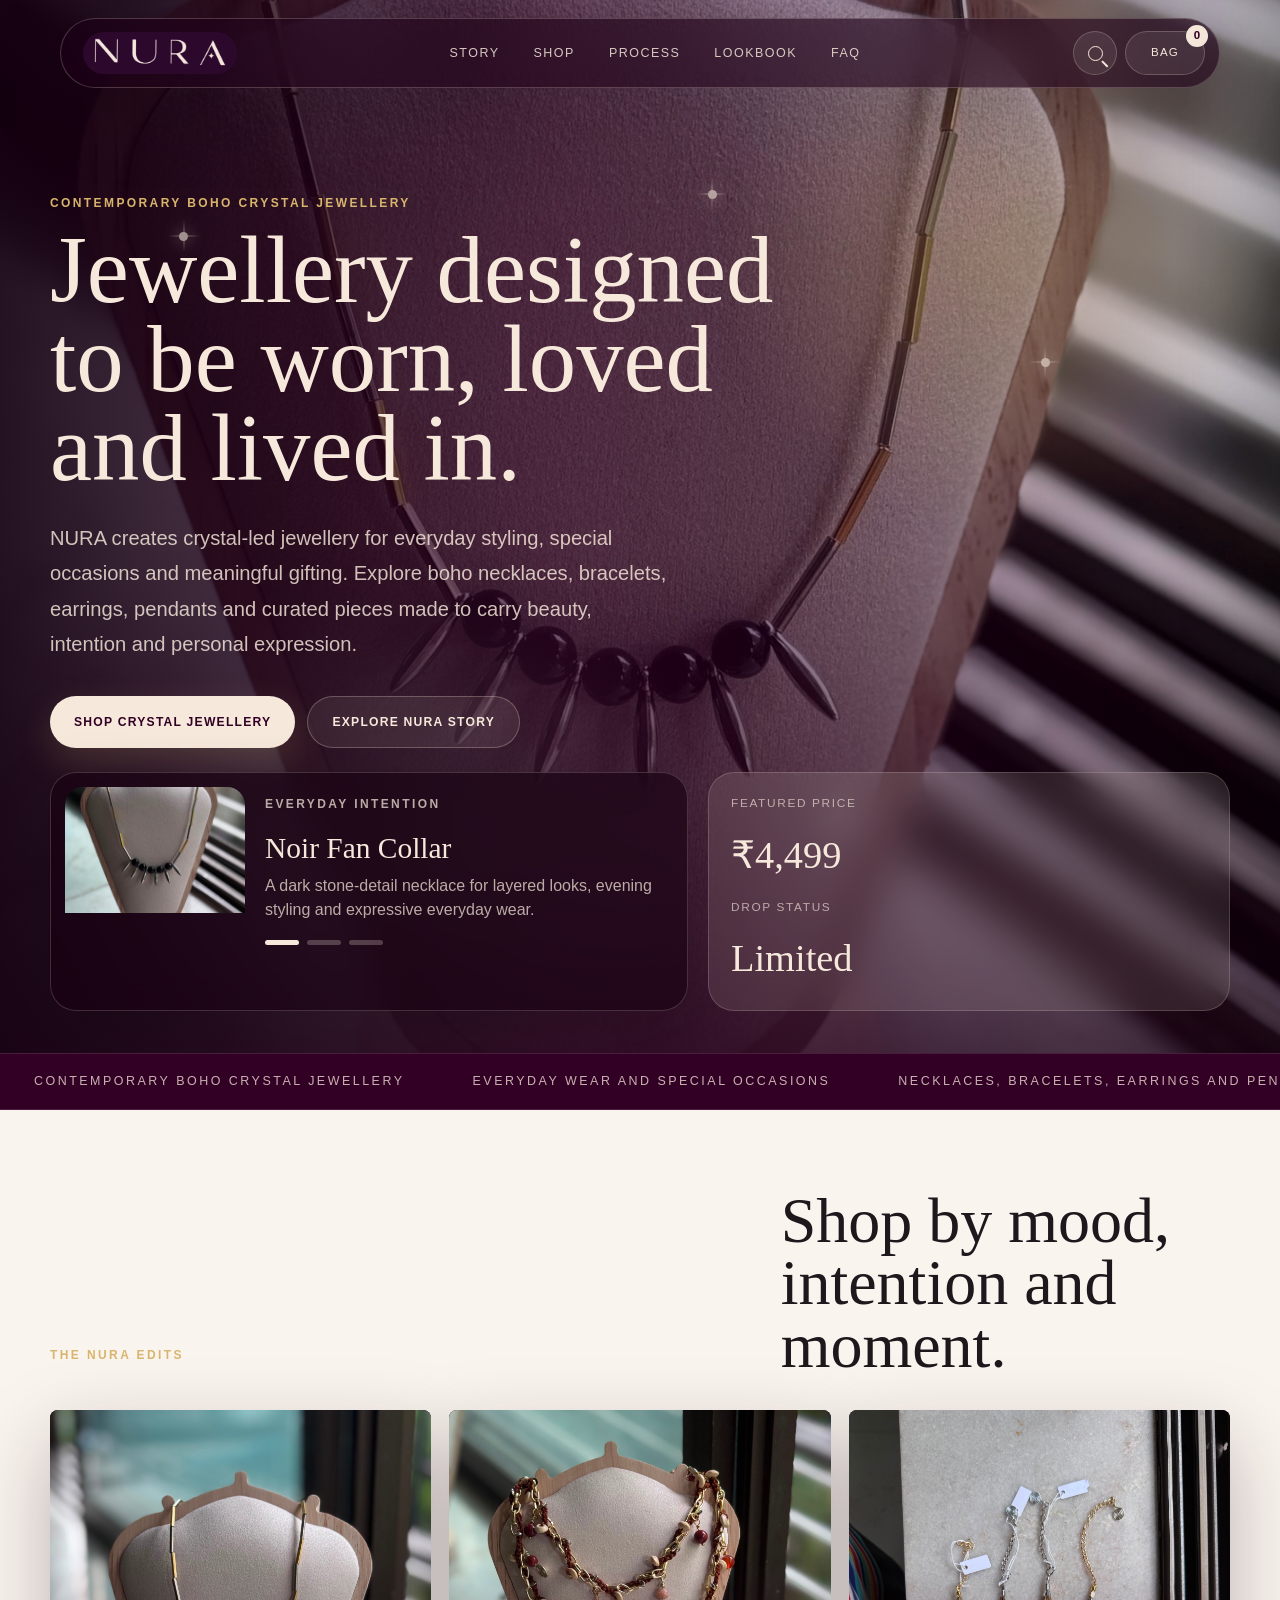
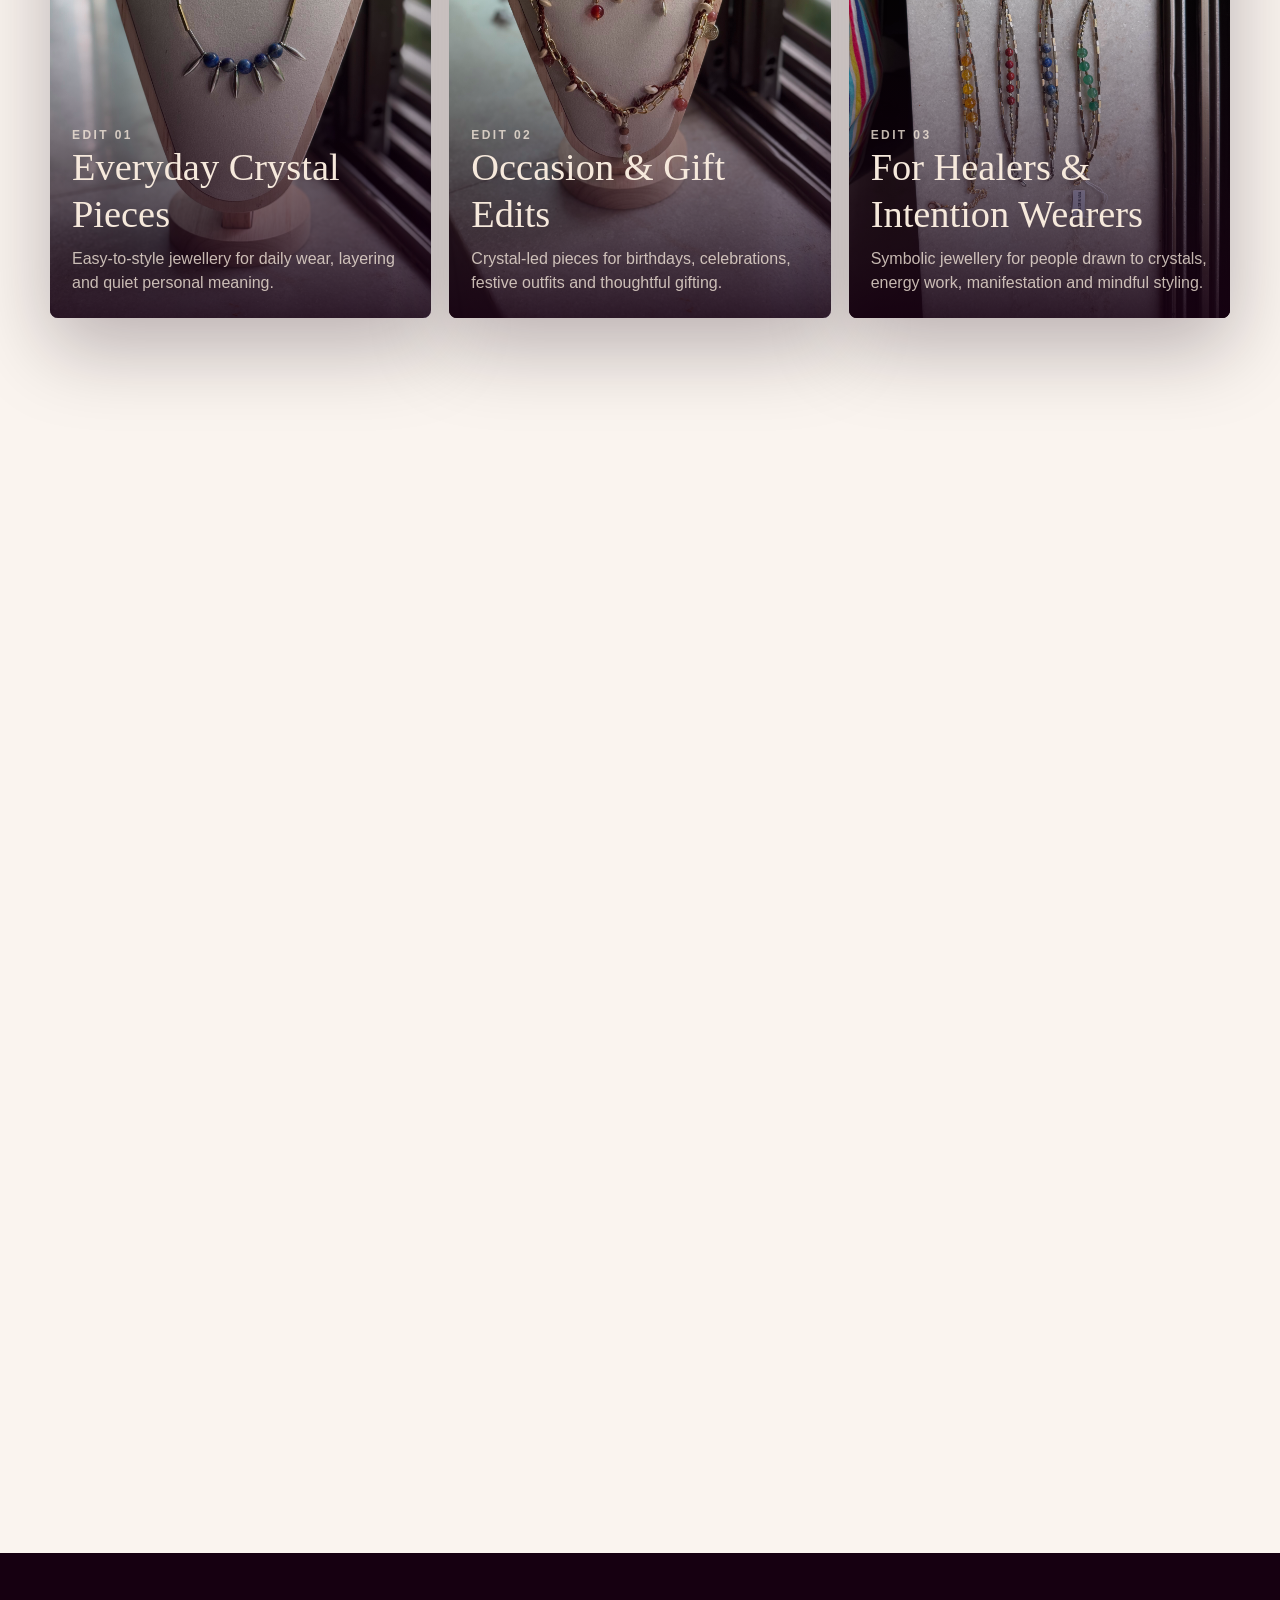
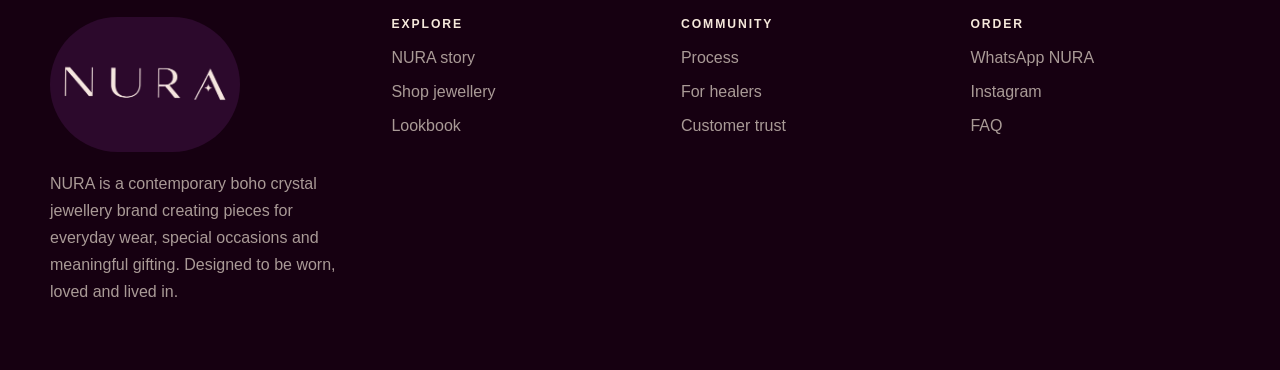
==== docs/index.html @ 80d95828 "Add product and site JSON data, create shop, lookbook, and story HTML pages - Introduced `products.j" ====
<!DOCTYPE html>
<html lang="en">
  <head>
    <meta charset="UTF-8" />
    <meta name="viewport" content="width=device-width, initial-scale=1.0" />
    <meta
      name="description"
      content="Shop NURA contemporary boho crystal jewellery designed to be worn, loved and lived in. Explore necklaces, bracelets, earrings, pendants and meaningful gift-ready pieces."
    />
    <meta
      name="keywords"
      content="NURA jewellery, contemporary boho crystal jewellery, crystal jewellery India, everyday crystal jewellery, boho necklaces, crystal bracelets, crystal earrings, meaningful jewellery gifts"
    />
    <meta name="robots" content="index, follow" />
    <meta name="theme-color" content="#330025" />
    <link rel="canonical" href="https://jaylunia.github.io/Nandi/" />
    <meta property="og:type" content="website" />
    <meta property="og:title" content="NURA Jewellery | Contemporary Boho Crystal Jewellery" />
    <meta
      property="og:description"
      content="Explore NURA crystal-led jewellery for everyday wear, special occasions, intention-led styling and meaningful gifting."
    />
    <meta property="og:url" content="https://jaylunia.github.io/Nandi/" />
    <meta property="og:image" content="https://jaylunia.github.io/Nandi/assets/images/brand/nura-logo.JPG" />
    <meta name="twitter:card" content="summary_large_image" />
    <link rel="icon" type="image/svg+xml" href="assets/images/brand/favicon.svg" />
    <title>NURA Jewellery | Contemporary Boho Crystal Jewellery for Everyday Wear</title>
    <link rel="stylesheet" href="css/bootstrap.min.css" />
    <link rel="stylesheet" href="css/style.css" />
    <script src="js/jquery-3.7.1.min.js" defer></script>
    <script src="js/site-data.js" defer></script>
    <script src="js/products-data.js" defer></script>
    <script src="js/checkout-data.js" defer></script>
    <script src="js/main.js" defer></script>
  </head>
  <body class="home-page" data-page="home">
    <main>
      <section class="hero" id="home">
        <div class="hero-bg" id="heroBg"></div>
        <div class="hero-overlay"></div>
        <div class="hero-stars" aria-hidden="true">
          <span></span>
          <span></span>
          <span></span>
          <span></span>
          <span></span>
        </div>

        <div class="hero-content reveal">
          <p class="eyebrow" id="heroEyebrow">Contemporary Boho Crystal Jewellery</p>
          <h1 id="heroTitle">Jewellery designed to be worn, loved and lived in.</h1>
          <p id="heroCopy">
            Crystal-led jewellery for everyday styling, special occasions and meaningful gifting.
          </p>
          <div class="hero-actions">
            <a class="primary-link" href="shop.html" data-hero-primary>Shop the edit</a>
            <a class="secondary-link" href="story.html" data-hero-secondary>Explore NURA story</a>
          </div>
        </div>

        <div class="hero-showcase reveal" id="heroShowcase" aria-label="Featured jewellery"></div>
      </section>

      <section class="marquee-band" aria-label="Brand highlights">
        <div class="marquee-track" id="marqueeTrack"></div>
      </section>

      <section class="section-shell intro-panel reveal" id="collections">
        <div class="section-heading">
          <p class="eyebrow">The NURA edits</p>
          <h2>Shop by mood, intention and moment.</h2>
        </div>
        <div class="collection-grid" id="collectionGrid"></div>
      </section>

      <section class="section-shell service-section reveal">
        <div class="section-heading">
          <p class="eyebrow">How NURA works</p>
          <h2>Built for easy browsing, WhatsApp ordering and editable product updates.</h2>
        </div>
        <div class="service-grid" id="serviceGrid"></div>
      </section>

      <section class="newsletter-section reveal" id="newsletter">
        <div>
          <p class="eyebrow">Private drop list</p>
          <h2>Get first access to new NURA edits.</h2>
        </div>
        <form class="newsletter-form" id="newsletterForm">
          <label class="sr-only" for="emailInput">Email address</label>
          <input id="emailInput" type="email" placeholder="Email address" required />
          <button type="submit">Join</button>
        </form>
      </section>
    </main>
  </body>
</html>
---- docs/css/style.css ----
:root {
  --plum: #330025;
  --plum-2: #4c063b;
  --plum-3: #160011;
  --champagne: #f6e9dc;
  --rose: #d9ac9d;
  --gold: #d8b56d;
  --mist: #faf4ef;
  --sage: #53645b;
  --charcoal: #1e171c;
  --muted: #9d8995;
  --line: rgba(246, 233, 220, 0.18);
  --shadow: 0 30px 80px rgba(23, 0, 17, 0.28);
  --serif: Georgia, "Times New Roman", serif;
  --sans: Arial, Helvetica, sans-serif;
}

* {
  box-sizing: border-box;
}

html {
  scroll-behavior: smooth;
  overflow-x: hidden;
}

section[id],
.product-card[id] {
  scroll-margin-top: 112px;
}

body {
  margin: 0;
  background: var(--mist);
  color: var(--charcoal);
  font-family: var(--sans);
  overflow-x: hidden;
}

body.locked {
  overflow: hidden;
}

img {
  display: block;
  max-width: 100%;
}

a {
  color: inherit;
  text-decoration: none;
}

button,
input,
select {
  font: inherit;
}

button {
  cursor: pointer;
}

.sr-only {
  position: absolute;
  width: 1px;
  height: 1px;
  padding: 0;
  margin: -1px;
  overflow: hidden;
  clip: rect(0, 0, 0, 0);
  white-space: nowrap;
  border: 0;
}

.loader {
  position: fixed;
  inset: 0;
  z-index: 100;
  display: grid;
  place-items: center;
  background: var(--plum);
  transition: opacity 0.7s ease, visibility 0.7s ease;
}

.loader img {
  width: min(420px, 70vw);
  filter: drop-shadow(0 18px 45px rgba(0, 0, 0, 0.28));
  animation: logoPulse 1.8s ease-in-out infinite;
}

.loader span {
  position: absolute;
  bottom: 24%;
  width: 140px;
  height: 1px;
  background: linear-gradient(90deg, transparent, var(--champagne), transparent);
  animation: lineSweep 1.6s ease-in-out infinite;
}

.loader.hide {
  opacity: 0;
  visibility: hidden;
}

.scroll-progress {
  position: fixed;
  top: 0;
  left: 0;
  z-index: 91;
  width: 0%;
  height: 3px;
  background: linear-gradient(90deg, var(--gold), var(--rose), var(--champagne));
}

.site-header {
  position: fixed;
  top: 18px;
  left: 50%;
  z-index: 90;
  display: grid;
  grid-template-columns: auto 1fr auto;
  align-items: center;
  gap: 28px;
  width: min(1160px, calc(100% - 32px));
  min-height: 70px;
  padding: 10px 14px 10px 22px;
  border: 1px solid rgba(246, 233, 220, 0.22);
  border-radius: 999px;
  color: var(--champagne);
  background: rgba(30, 0, 23, 0.62);
  box-shadow: 0 20px 80px rgba(0, 0, 0, 0.22);
  transform: translateX(-50%);
  backdrop-filter: blur(22px);
  transition: background 0.3s ease, transform 0.3s ease;
}

.site-header.scrolled {
  background: rgba(22, 0, 17, 0.86);
}

.brand-mark {
  display: inline-flex;
  align-items: center;
  width: 154px;
  height: 42px;
  overflow: hidden;
  border-radius: 999px;
  background: var(--plum);
}

.brand-mark img {
  width: 100%;
  height: 100%;
  object-fit: cover;
  object-position: center;
}

.nav-links {
  display: flex;
  justify-content: center;
  gap: clamp(16px, 3vw, 34px);
  font-size: 0.78rem;
  letter-spacing: 0.12em;
  text-transform: uppercase;
}

.nav-links a {
  position: relative;
  padding: 12px 0;
  color: rgba(246, 233, 220, 0.84);
}

.nav-links a::after {
  position: absolute;
  left: 0;
  bottom: 5px;
  width: 100%;
  height: 1px;
  content: "";
  background: var(--gold);
  transform: scaleX(0);
  transform-origin: right;
  transition: transform 0.35s ease;
}

.nav-links a:hover::after,
.nav-links a.active::after {
  transform: scaleX(1);
  transform-origin: left;
}

.nav-links a.active,
.mobile-menu a.active {
  color: var(--champagne);
}

.mobile-menu a.active {
  background: rgba(246, 233, 220, 0.14);
}

.header-actions {
  display: flex;
  align-items: center;
  gap: 8px;
  min-width: 0;
  justify-self: end;
}

.icon-button,
.cart-button,
.menu-toggle {
  border: 1px solid rgba(246, 233, 220, 0.22);
  color: var(--champagne);
  background: rgba(255, 255, 255, 0.08);
}

.icon-button,
.menu-toggle {
  display: grid;
  place-items: center;
  width: 44px;
  height: 44px;
  border-radius: 50%;
}

.search-toggle span {
  position: relative;
  display: block;
  width: 15px;
  height: 15px;
  border: 1.5px solid currentColor;
  border-radius: 50%;
}

.search-toggle span::after {
  position: absolute;
  right: -7px;
  bottom: -5px;
  width: 8px;
  height: 1.5px;
  content: "";
  background: currentColor;
  transform: rotate(45deg);
}

.cart-button {
  position: relative;
  min-width: 80px;
  height: 44px;
  padding: 0 18px;
  border-radius: 999px;
  text-transform: uppercase;
  letter-spacing: 0.1em;
  font-size: 0.72rem;
}

.cart-dot {
  position: absolute;
  top: -7px;
  right: -4px;
  display: grid;
  place-items: center;
  min-width: 22px;
  height: 22px;
  padding: 0 6px;
  border-radius: 999px;
  color: var(--plum);
  background: var(--champagne);
  font-size: 0.72rem;
  font-weight: 700;
  letter-spacing: 0;
}

.menu-toggle {
  display: none;
  gap: 4px;
}

.menu-toggle span {
  display: block;
  width: 17px;
  height: 1px;
  background: currentColor;
}

.mobile-menu,
.search-panel {
  position: fixed;
  left: 50%;
  z-index: 80;
  width: min(620px, calc(100% - 32px));
  border: 1px solid rgba(246, 233, 220, 0.2);
  border-radius: 24px;
  color: var(--champagne);
  background: rgba(22, 0, 17, 0.94);
  box-shadow: var(--shadow);
  transform: translate(-50%, -16px);
  opacity: 0;
  visibility: hidden;
  transition: opacity 0.3s ease, transform 0.3s ease, visibility 0.3s ease;
  backdrop-filter: blur(20px);
}

.mobile-menu.open,
.search-panel.open {
  transform: translate(-50%, 0);
  opacity: 1;
  visibility: visible;
}

.mobile-menu {
  top: 98px;
  display: grid;
  gap: 4px;
  padding: 16px;
}

.mobile-menu a {
  padding: 16px;
  border-radius: 14px;
  color: rgba(246, 233, 220, 0.84);
  background: rgba(255, 255, 255, 0.05);
}

.search-panel {
  top: 100px;
  padding: 18px;
}

.search-panel label {
  display: block;
  margin-bottom: 10px;
  color: rgba(246, 233, 220, 0.7);
  font-size: 0.72rem;
  letter-spacing: 0.16em;
  text-transform: uppercase;
}

.search-panel div {
  display: grid;
  grid-template-columns: 1fr auto;
  gap: 10px;
}

.search-panel input,
.search-panel button {
  min-height: 48px;
  border-radius: 999px;
  border: 1px solid rgba(246, 233, 220, 0.22);
}

.search-panel input {
  width: 100%;
  padding: 0 18px;
  color: var(--champagne);
  background: rgba(255, 255, 255, 0.08);
  outline: none;
}

.search-panel button {
  padding: 0 18px;
  color: var(--plum);
  background: var(--champagne);
}

.hero {
  position: relative;
  display: flex;
  flex-direction: column;
  justify-content: flex-end;
  gap: 24px;
  min-height: calc(100vh - 48px);
  padding: 170px max(24px, calc((100vw - 1180px) / 2)) 42px;
  overflow: hidden;
  color: var(--champagne);
  isolation: isolate;
}

.page-hero {
  position: relative;
  display: grid;
  align-items: end;
  min-height: 62vh;
  padding: 170px max(24px, calc((100vw - 1180px) / 2)) 72px;
  overflow: hidden;
  color: var(--champagne);
  isolation: isolate;
}

.page-hero-bg {
  position: absolute;
  inset: 0;
  z-index: -3;
  background-position: center;
  background-size: cover;
  filter: saturate(0.94) contrast(1.04);
  transform: scale(1.04);
}

.page-hero::after {
  position: absolute;
  inset: 0;
  z-index: -2;
  content: "";
  background:
    radial-gradient(circle at 78% 22%, rgba(216, 181, 109, 0.2), transparent 24%),
    linear-gradient(90deg, rgba(22, 0, 17, 0.92), rgba(51, 0, 37, 0.66) 48%, rgba(22, 0, 17, 0.26)),
    linear-gradient(0deg, rgba(22, 0, 17, 0.72), transparent 52%);
}

.page-hero-content {
  width: min(820px, 100%);
}

.page-hero h1 {
  font-size: clamp(3.2rem, 7vw, 6.7rem);
}

.page-hero p:not(.eyebrow) {
  width: min(660px, 100%);
  margin: 26px 0 0;
  color: rgba(246, 233, 220, 0.8);
  font-size: clamp(1rem, 2vw, 1.2rem);
  line-height: 1.75;
}

.page-hero-actions {
  display: flex;
  flex-wrap: wrap;
  gap: 12px;
  margin-top: 34px;
}

.home-page .service-section,
.faq-page .service-section {
  padding-top: 0;
}

.shop-page .shop-section,
.story-page .story-section,
.faq-page .faq-section {
  padding-top: 80px;
}

.lookbook-page .lookbook-section {
  padding-top: 90px;
}

.hero-bg {
  position: absolute;
  inset: 0;
  z-index: -3;
  background-image: url("../assets/images/products/defa1ea8-98a5-4aa4-b61e-7a90c1c58cb4.JPG");
  background-position: center;
  background-size: cover;
  filter: saturate(0.94) contrast(1.08);
  transform: scale(1.06);
  animation: heroDrift 16s ease-in-out infinite alternate;
  transition: background-image 0.7s ease;
}

.hero-overlay {
  position: absolute;
  inset: 0;
  z-index: -2;
  background:
    radial-gradient(circle at 78% 24%, rgba(216, 181, 109, 0.28), transparent 22%),
    radial-gradient(circle at 34% 80%, rgba(83, 100, 91, 0.24), transparent 24%),
    linear-gradient(90deg, rgba(22, 0, 17, 0.92), rgba(51, 0, 37, 0.62) 44%, rgba(22, 0, 17, 0.18)),
    linear-gradient(0deg, rgba(22, 0, 17, 0.72), transparent 48%);
}

.hero-stars span {
  position: absolute;
  z-index: -1;
  width: 9px;
  height: 9px;
  border-radius: 50%;
  background: var(--champagne);
  box-shadow: 0 0 16px rgba(246, 233, 220, 0.85);
  opacity: 0.6;
  animation: sparkle 3.4s ease-in-out infinite;
}

.hero-stars span::before,
.hero-stars span::after {
  position: absolute;
  inset: 50% auto auto 50%;
  width: 32px;
  height: 1px;
  content: "";
  background: linear-gradient(90deg, transparent, var(--champagne), transparent);
  transform: translate(-50%, -50%);
}

.hero-stars span::after {
  transform: translate(-50%, -50%) rotate(90deg);
}

.hero-stars span:nth-child(1) {
  top: 22%;
  left: 14%;
}

.hero-stars span:nth-child(2) {
  top: 34%;
  right: 18%;
  animation-delay: 0.8s;
}

.hero-stars span:nth-child(3) {
  right: 34%;
  bottom: 22%;
  animation-delay: 1.4s;
}

.hero-stars span:nth-child(4) {
  top: 18%;
  right: 44%;
  animation-delay: 2s;
}

.hero-stars span:nth-child(5) {
  left: 7%;
  bottom: 18%;
  animation-delay: 2.6s;
}

.hero-content {
  min-width: 0;
  width: min(930px, 100%);
  padding-bottom: 0;
}

.eyebrow {
  margin: 0 0 14px;
  color: var(--gold);
  font-size: 0.75rem;
  font-weight: 700;
  letter-spacing: 0.2em;
  text-transform: uppercase;
}

p {
  overflow-wrap: break-word;
}

h1,
h2,
h3 {
  margin: 0;
  font-family: var(--serif);
  font-weight: 500;
  letter-spacing: 0;
}

h1 {
  max-width: min(900px, 100%);
  font-size: clamp(3.25rem, 7.4vw, 7.2rem);
  line-height: 0.94;
  text-wrap: balance;
}

h1 span {
  display: block;
}

.hero-content p:not(.eyebrow) {
  width: min(620px, 100%);
  margin: 28px 0 0;
  color: rgba(246, 233, 220, 0.82);
  font-size: clamp(1rem, 2.1vw, 1.26rem);
  line-height: 1.75;
}

.hero-actions {
  display: flex;
  flex-wrap: wrap;
  gap: 12px;
  margin-top: 34px;
}

.primary-link,
.secondary-link,
.checkout-button,
.newsletter-form button {
  position: relative;
  display: inline-flex;
  align-items: center;
  justify-content: center;
  min-height: 52px;
  padding: 0 24px;
  overflow: hidden;
  border-radius: 999px;
  letter-spacing: 0.1em;
  text-transform: uppercase;
  font-size: 0.76rem;
  font-weight: 700;
}

.primary-link {
  color: var(--plum);
  background: var(--champagne);
  box-shadow: 0 14px 36px rgba(216, 181, 109, 0.18);
}

.primary-link::after {
  position: absolute;
  inset: 0;
  content: "";
  background: linear-gradient(120deg, transparent 20%, rgba(255, 255, 255, 0.8), transparent 78%);
  transform: translateX(-120%);
}

.primary-link:hover::after {
  animation: buttonShine 0.9s ease;
}

.secondary-link {
  border: 1px solid rgba(246, 233, 220, 0.26);
  color: var(--champagne);
  background: rgba(246, 233, 220, 0.08);
}

.hero-showcase {
  position: relative;
  display: grid;
  grid-template-columns: 1.1fr 0.9fr;
  gap: 20px;
  align-items: stretch;
  width: 100%;
}

.hero-card {
  position: relative;
  display: grid;
  grid-template-columns: minmax(110px, 180px) 1fr;
  gap: 20px;
  min-height: 146px;
  padding: 14px;
  overflow: hidden;
  border: 1px solid rgba(246, 233, 220, 0.18);
  border-radius: 26px;
  background: rgba(22, 0, 17, 0.64);
  box-shadow: 0 28px 70px rgba(0, 0, 0, 0.24);
  backdrop-filter: blur(18px);
}

.hero-card > div {
  min-width: 0;
}

.hero-image-link {
  display: block;
  overflow: hidden;
  border-radius: 18px;
}

.hero-card img,
.hero-image-link img {
  width: 100%;
  height: 126px;
  object-fit: cover;
}

.hero-card h3 {
  margin-top: 4px;
  font-size: clamp(1.35rem, 2.3vw, 2rem);
}

.hero-card p {
  margin: 8px 0 18px;
  color: rgba(246, 233, 220, 0.72);
  line-height: 1.5;
}

.slide-controls {
  display: flex;
  gap: 8px;
  align-items: center;
}

.slide-dot {
  width: 34px;
  height: 5px;
  border: 0;
  border-radius: 999px;
  background: rgba(246, 233, 220, 0.24);
}

.slide-dot.active {
  background: var(--champagne);
}

.availability-panel {
  display: grid;
  gap: 14px;
  padding: 22px;
  border: 1px solid rgba(246, 233, 220, 0.18);
  border-radius: 26px;
  background: rgba(246, 233, 220, 0.11);
  backdrop-filter: blur(18px);
}

.availability-panel span {
  color: rgba(246, 233, 220, 0.65);
  font-size: 0.74rem;
  letter-spacing: 0.14em;
  text-transform: uppercase;
}

.availability-panel strong {
  font-family: var(--serif);
  font-size: clamp(1.6rem, 3vw, 2.5rem);
  font-weight: 500;
}

.marquee-band {
  overflow: hidden;
  color: var(--champagne);
  background: var(--plum);
  border-top: 1px solid rgba(246, 233, 220, 0.12);
  border-bottom: 1px solid rgba(246, 233, 220, 0.12);
}

.marquee-track {
  display: flex;
  width: max-content;
  animation: marquee 28s linear infinite;
}

.marquee-track span {
  padding: 18px 34px;
  color: rgba(246, 233, 220, 0.76);
  font-size: 0.78rem;
  letter-spacing: 0.2em;
  text-transform: uppercase;
}

.section-shell {
  width: min(1180px, calc(100% - 32px));
  margin: 0 auto;
}

.json-warning {
  margin-top: 140px;
  margin-bottom: 80px;
  padding: 36px;
  border: 1px solid rgba(51, 0, 37, 0.14);
  border-radius: 8px;
  background: #fff;
  box-shadow: 0 18px 44px rgba(52, 0, 37, 0.08);
}

.json-warning h1 {
  color: var(--plum);
  font-size: clamp(2.4rem, 6vw, 5rem);
}

.json-warning p:not(.eyebrow) {
  max-width: 760px;
  color: #6d5e68;
  line-height: 1.7;
}

.json-warning code {
  display: inline-block;
  padding: 3px 7px;
  border-radius: 6px;
  color: var(--champagne);
  background: var(--plum);
}

.intro-panel {
  padding: 80px 0;
}

.story-section {
  padding: 110px 0 20px;
}

.section-heading {
  display: grid;
  grid-template-columns: minmax(0, 0.86fr) minmax(280px, 0.55fr);
  gap: 28px;
  align-items: end;
  margin-bottom: 32px;
}

.section-heading h2,
.feature-copy h2,
.newsletter-section h2 {
  font-size: clamp(2.25rem, 5vw, 5.2rem);
  line-height: 0.98;
}

.collection-grid {
  display: grid;
  grid-template-columns: repeat(3, minmax(0, 1fr));
  gap: 18px;
}

.story-grid,
.process-grid {
  display: grid;
  grid-template-columns: repeat(3, minmax(0, 1fr));
  gap: 18px;
}

.story-card,
.process-card {
  min-height: 250px;
  padding: 30px;
  border: 1px solid rgba(51, 0, 37, 0.1);
  border-radius: 8px;
  background: #fff;
  box-shadow: 0 18px 44px rgba(52, 0, 37, 0.07);
}

.story-card h3,
.process-card h3 {
  margin-bottom: 14px;
  color: var(--plum);
  font-size: 1.8rem;
  line-height: 1.1;
}

.story-card p,
.process-card p {
  margin: 0;
  color: #6d5e68;
  line-height: 1.7;
}

.process-section {
  padding: 0 0 90px;
}

.process-card {
  position: relative;
  overflow: hidden;
  color: var(--champagne);
  background:
    radial-gradient(circle at 92% 0%, rgba(216, 181, 109, 0.18), transparent 30%),
    linear-gradient(135deg, var(--plum), var(--plum-3));
}

.process-card span {
  display: inline-flex;
  align-items: center;
  justify-content: center;
  width: 48px;
  height: 48px;
  margin-bottom: 22px;
  border: 1px solid rgba(246, 233, 220, 0.2);
  border-radius: 50%;
  color: var(--gold);
  font-family: var(--serif);
  font-size: 1.25rem;
}

.process-card h3 {
  color: var(--champagne);
}

.process-card p {
  color: rgba(246, 233, 220, 0.72);
}

.collection-card {
  position: relative;
  display: block;
  min-height: 440px;
  overflow: hidden;
  border-radius: 8px;
  color: var(--champagne);
  text-decoration: none;
  background: var(--plum);
  box-shadow: var(--shadow);
}

.collection-card:focus-visible,
.lookbook-tile:focus-visible,
.hero-image-link:focus-visible,
.product-image-button:focus-visible {
  outline: 2px solid var(--gold);
  outline-offset: 4px;
}

.collection-card img {
  width: 100%;
  height: 100%;
  min-height: 440px;
  object-fit: cover;
  transform: scale(1.03);
  transition: transform 0.8s ease, filter 0.8s ease;
}

.collection-card::after {
  position: absolute;
  inset: 0;
  content: "";
  background: linear-gradient(180deg, transparent 30%, rgba(22, 0, 17, 0.88));
}

.collection-card:hover img {
  filter: saturate(1.08) contrast(1.04);
  transform: scale(1.11);
}

.collection-card div {
  position: absolute;
  right: 22px;
  bottom: 22px;
  left: 22px;
  z-index: 1;
}

.collection-card h3 {
  margin-bottom: 10px;
  font-size: clamp(1.6rem, 3vw, 2.6rem);
}

.collection-card p {
  margin: 0;
  color: rgba(246, 233, 220, 0.78);
  line-height: 1.55;
}

.split-feature {
  display: grid;
  grid-template-columns: minmax(300px, 0.86fr) minmax(320px, 1fr);
  gap: clamp(28px, 6vw, 86px);
  align-items: center;
  width: min(1180px, calc(100% - 32px));
  margin: 30px auto 110px;
  padding: clamp(26px, 5vw, 54px);
  border-radius: 8px;
  color: var(--champagne);
  background:
    radial-gradient(circle at 10% 0%, rgba(216, 181, 109, 0.18), transparent 26%),
    linear-gradient(135deg, var(--plum), var(--plum-3));
  box-shadow: var(--shadow);
}

.feature-copy p:not(.eyebrow) {
  color: rgba(246, 233, 220, 0.76);
  font-size: 1.05rem;
  line-height: 1.75;
}

.feature-stats {
  display: grid;
  grid-template-columns: repeat(3, 1fr);
  gap: 12px;
  margin-top: 34px;
}

.stat-card {
  padding: 18px;
  border: 1px solid rgba(246, 233, 220, 0.16);
  border-radius: 8px;
  background: rgba(255, 255, 255, 0.06);
}

.stat-card strong {
  display: block;
  font-family: var(--serif);
  font-size: 2rem;
  font-weight: 500;
}

.stat-card span {
  display: block;
  margin-top: 6px;
  color: rgba(246, 233, 220, 0.66);
  font-size: 0.78rem;
  line-height: 1.45;
}

.feature-stage {
  position: relative;
  min-height: 540px;
}

.floating-piece {
  position: absolute;
  overflow: hidden;
  border: 1px solid rgba(246, 233, 220, 0.18);
  border-radius: 8px;
  background: rgba(246, 233, 220, 0.08);
  box-shadow: 0 26px 70px rgba(0, 0, 0, 0.24);
}

.floating-piece img {
  width: 100%;
  height: 100%;
  object-fit: cover;
}

.floating-piece.large {
  inset: 0 18% 12% 0;
  animation: floatPiece 7s ease-in-out infinite;
}

.floating-piece.small {
  right: 0;
  bottom: 0;
  width: 42%;
  height: 44%;
  animation: floatPiece 8s ease-in-out 1s infinite;
}

.orbit-line {
  position: absolute;
  inset: 10% 8% 4% 12%;
  border: 1px solid rgba(216, 181, 109, 0.34);
  border-radius: 50%;
  transform: rotate(-16deg);
}

.orbit-line::after {
  position: absolute;
  top: 18%;
  left: -6px;
  width: 12px;
  height: 12px;
  border-radius: 50%;
  content: "";
  background: var(--gold);
  box-shadow: 0 0 24px rgba(216, 181, 109, 0.8);
  animation: orbitPulse 2.6s ease-in-out infinite;
}

.shop-section {
  padding: 0 0 110px;
}

.shop-toolbar {
  display: flex;
  justify-content: space-between;
  gap: 18px;
  align-items: center;
  margin-bottom: 28px;
}

.shop-controls {
  display: flex;
  min-width: min(480px, 100%);
  gap: 10px;
  align-items: center;
}

.shop-search.form-control,
.shop-toolbar .form-select {
  min-height: 46px;
  border: 1px solid rgba(51, 0, 37, 0.12);
  border-radius: 999px;
  color: var(--plum);
  background-color: #fff;
  box-shadow: none;
}

.shop-search.form-control:focus,
.shop-toolbar .form-select:focus {
  border-color: var(--plum);
  box-shadow: 0 0 0 0.2rem rgba(51, 0, 37, 0.12);
}

.filter-pills {
  display: flex;
  flex-wrap: wrap;
  gap: 10px;
}

.filter-pill,
.product-card .add-to-bag,
.product-card .buy-now,
.product-card .quick-open {
  min-height: 42px;
  border: 1px solid rgba(51, 0, 37, 0.13);
  border-radius: 999px;
  background: #fff;
  color: var(--plum);
  font-size: 0.76rem;
  font-weight: 700;
  letter-spacing: 0.08em;
  text-transform: uppercase;
}

.filter-pill {
  padding: 0 18px;
}

.filter-pill.active {
  border-color: var(--plum);
  color: var(--champagne);
  background: var(--plum);
}

.shop-toolbar select {
  min-width: 200px;
  min-height: 44px;
  padding: 0 16px;
  border: 1px solid rgba(51, 0, 37, 0.12);
  border-radius: 999px;
  color: var(--plum);
  background: #fff;
  outline: none;
}

.product-grid {
  display: grid;
  grid-template-columns: repeat(4, minmax(0, 1fr));
  gap: 18px;
}

.product-card {
  position: relative;
  display: grid;
  grid-template-rows: auto 1fr;
  overflow: hidden;
  border: 1px solid rgba(51, 0, 37, 0.1);
  border-radius: 8px;
  background: #fff;
  box-shadow: 0 18px 44px rgba(52, 0, 37, 0.08);
  transform: translateY(24px);
  opacity: 0;
  transition: transform 0.55s ease, opacity 0.55s ease, box-shadow 0.35s ease;
}

.product-card.visible {
  transform: translateY(0);
  opacity: 1;
}

.product-card:hover {
  box-shadow: 0 28px 70px rgba(52, 0, 37, 0.18);
}

.product-card.spotlight {
  border-color: rgba(216, 181, 109, 0.85);
  box-shadow: 0 0 0 4px rgba(216, 181, 109, 0.2), 0 32px 80px rgba(52, 0, 37, 0.24);
}

.product-media {
  position: relative;
  aspect-ratio: 0.82;
  overflow: hidden;
  width: 100%;
  border: 0;
  border-radius: 0;
  padding: 0;
  background: #f0e7e0;
}

.product-image-button {
  display: block;
  width: 100%;
  height: 100%;
  min-height: 0;
  border: 0;
  border-radius: 0;
  padding: 0;
  background: transparent;
  color: inherit;
}

.product-media img,
.product-image-button img {
  width: 100%;
  height: 100%;
  object-fit: cover;
  transition: transform 0.8s ease;
}

.product-card:hover .product-media img {
  transform: scale(1.08);
}

.badge,
.stock-tag {
  position: absolute;
  z-index: 1;
  display: inline-flex;
  align-items: center;
  min-height: 30px;
  padding: 0 11px;
  border-radius: 999px;
  font-size: 0.68rem;
  font-weight: 700;
  letter-spacing: 0.08em;
  text-transform: uppercase;
}

.badge {
  top: 12px;
  left: 12px;
  color: var(--plum);
  background: rgba(246, 233, 220, 0.9);
}

.stock-tag {
  right: 12px;
  bottom: 12px;
  color: var(--champagne);
  background: rgba(51, 0, 37, 0.76);
}

.favorite-toggle {
  position: absolute;
  top: 12px;
  right: 12px;
  z-index: 2;
  display: grid;
  place-items: center;
  width: 38px;
  height: 38px;
  border: 0;
  border-radius: 50%;
  color: var(--plum);
  background: rgba(255, 255, 255, 0.88);
  font-family: var(--serif);
  font-size: 1.15rem;
}

.favorite-toggle.active {
  color: var(--champagne);
  background: var(--plum);
}

.product-info {
  display: grid;
  gap: 12px;
  padding: 18px;
}

.product-kicker {
  color: var(--sage);
  font-size: 0.7rem;
  font-weight: 700;
  letter-spacing: 0.16em;
  text-transform: uppercase;
}

.product-info h3 {
  font-size: 1.35rem;
  line-height: 1.1;
}

.product-info p {
  margin: 0;
  color: #6d5e68;
  font-size: 0.92rem;
  line-height: 1.55;
}

.product-foot {
  display: flex;
  align-items: center;
  justify-content: space-between;
  gap: 14px;
  padding-top: 6px;
}

.price {
  color: var(--plum);
  font-family: var(--serif);
  font-size: 1.45rem;
}

.product-actions {
  display: grid;
  grid-template-columns: 1fr 1fr;
  gap: 8px;
}

.product-card .add-to-bag,
.product-card .buy-now,
.product-card .quick-open {
  display: inline-flex;
  align-items: center;
  justify-content: center;
  padding: 0 13px;
}

.product-card .add-to-bag {
  color: var(--champagne);
  background: var(--plum);
}

.product-card .buy-now {
  border-color: rgba(216, 181, 109, 0.55);
  color: var(--plum);
  background: var(--champagne);
}

.product-card .quick-open {
  grid-column: 1 / -1;
}

.product-card button:disabled,
.quick-view-copy button:disabled {
  cursor: not-allowed;
  opacity: 0.54;
}

.lookbook-section {
  padding: 100px 0;
  color: var(--champagne);
  background:
    linear-gradient(180deg, rgba(22, 0, 17, 0.96), rgba(51, 0, 37, 0.98)),
    var(--plum);
}

.lookbook-grid {
  display: grid;
  grid-template-columns: 1.2fr 0.8fr 1fr;
  grid-auto-rows: 220px;
  gap: 16px;
}

.lookbook-tile {
  position: relative;
  display: block;
  overflow: hidden;
  border: 1px solid rgba(246, 233, 220, 0.12);
  border-radius: 8px;
  color: inherit;
  text-decoration: none;
  background: rgba(246, 233, 220, 0.08);
}

.lookbook-tile:nth-child(1),
.lookbook-tile:nth-child(4) {
  grid-row: span 2;
}

.lookbook-tile img {
  width: 100%;
  height: 100%;
  object-fit: cover;
  transition: transform 1s ease;
}

.lookbook-tile:hover img {
  transform: scale(1.08);
}

.lookbook-tile div {
  position: absolute;
  right: 14px;
  bottom: 14px;
  left: 14px;
  padding: 14px;
  border: 1px solid rgba(246, 233, 220, 0.14);
  border-radius: 8px;
  background: rgba(22, 0, 17, 0.62);
  backdrop-filter: blur(12px);
}

.lookbook-tile h3 {
  margin-bottom: 5px;
  font-size: 1.28rem;
}

.lookbook-tile p {
  margin: 0;
  color: rgba(246, 233, 220, 0.72);
  font-size: 0.88rem;
  line-height: 1.45;
}

.service-section {
  padding: 100px 0;
}

.service-grid {
  display: grid;
  grid-template-columns: repeat(3, minmax(0, 1fr));
  gap: 18px;
}

.service-card {
  min-height: 240px;
  padding: 28px;
  border: 1px solid rgba(51, 0, 37, 0.1);
  border-radius: 8px;
  background: #fff;
  box-shadow: 0 18px 44px rgba(52, 0, 37, 0.07);
}

.service-card span {
  display: grid;
  place-items: center;
  width: 50px;
  height: 50px;
  margin-bottom: 24px;
  border-radius: 50%;
  color: var(--champagne);
  background: var(--plum);
  font-family: var(--serif);
  font-size: 1.25rem;
}

.service-card h3 {
  margin-bottom: 12px;
  font-size: 1.65rem;
}

.service-card p {
  margin: 0;
  color: #6d5e68;
  line-height: 1.65;
}

.trust-section {
  display: grid;
  grid-template-columns: minmax(0, 0.9fr) minmax(280px, 0.7fr);
  gap: clamp(24px, 4vw, 54px);
  align-items: center;
  margin-bottom: 100px;
  padding: clamp(28px, 5vw, 54px);
  border-radius: 8px;
  color: var(--champagne);
  background:
    radial-gradient(circle at 86% 12%, rgba(216, 181, 109, 0.22), transparent 26%),
    linear-gradient(135deg, var(--plum), var(--plum-3));
  box-shadow: var(--shadow);
}

.trust-copy h2 {
  font-size: clamp(2.15rem, 5vw, 4.6rem);
  line-height: 0.98;
}

.trust-copy p:not(.eyebrow) {
  margin: 22px 0 0;
  color: rgba(246, 233, 220, 0.74);
  line-height: 1.75;
}

.trust-badges {
  display: flex;
  flex-wrap: wrap;
  gap: 10px;
}

.trust-badges span {
  display: inline-flex;
  align-items: center;
  min-height: 44px;
  padding: 0 16px;
  border: 1px solid rgba(246, 233, 220, 0.18);
  border-radius: 999px;
  color: var(--champagne);
  background: rgba(255, 255, 255, 0.08);
  font-size: 0.72rem;
  font-weight: 700;
  letter-spacing: 0.08em;
  text-transform: uppercase;
}

.faq-section {
  padding: 0 0 100px;
}

.faq-grid {
  display: grid;
  grid-template-columns: repeat(2, minmax(0, 1fr));
  gap: 18px;
}

.faq-card {
  min-height: 190px;
  padding: 26px;
  border: 1px solid rgba(51, 0, 37, 0.1);
  border-radius: 8px;
  background: #fff;
  box-shadow: 0 18px 44px rgba(52, 0, 37, 0.07);
}

.faq-card h3 {
  margin-bottom: 12px;
  color: var(--plum);
  font-size: 1.4rem;
  line-height: 1.16;
}

.faq-card p {
  margin: 0;
  color: #6d5e68;
  line-height: 1.65;
}

.newsletter-section {
  display: grid;
  grid-template-columns: minmax(0, 1fr) minmax(280px, 450px);
  gap: 30px;
  align-items: end;
  width: min(1180px, calc(100% - 32px));
  margin: 0 auto 100px;
  padding: clamp(28px, 5vw, 54px);
  border-radius: 8px;
  color: var(--champagne);
  background:
    radial-gradient(circle at 84% 10%, rgba(216, 181, 109, 0.24), transparent 24%),
    linear-gradient(135deg, var(--plum), var(--plum-3));
  box-shadow: var(--shadow);
}

.newsletter-form {
  display: grid;
  grid-template-columns: 1fr auto;
  gap: 10px;
}

.newsletter-form input {
  min-height: 54px;
  min-width: 0;
  padding: 0 18px;
  border: 1px solid rgba(246, 233, 220, 0.2);
  border-radius: 999px;
  color: var(--champagne);
  background: rgba(255, 255, 255, 0.08);
  outline: none;
}

.newsletter-form button,
.checkout-button {
  border: 0;
  color: var(--plum);
  background: var(--champagne);
}

.site-footer {
  display: grid;
  grid-template-columns: 1.2fr repeat(3, minmax(120px, 1fr));
  gap: 30px;
  padding: 64px max(24px, calc((100vw - 1180px) / 2));
  color: var(--champagne);
  background: var(--plum-3);
}

.footer-brand img {
  width: 190px;
  margin-bottom: 18px;
  border-radius: 999px;
}

.site-footer p {
  margin: 0;
  color: rgba(246, 233, 220, 0.66);
  line-height: 1.7;
}

.footer-column h3 {
  margin-bottom: 14px;
  font-family: var(--sans);
  font-size: 0.76rem;
  font-weight: 700;
  letter-spacing: 0.16em;
  text-transform: uppercase;
}

.footer-column a {
  display: block;
  margin: 10px 0;
  color: rgba(246, 233, 220, 0.66);
}

.cart-drawer {
  position: fixed;
  top: 0;
  right: 0;
  z-index: 110;
  display: flex;
  flex-direction: column;
  width: min(430px, 100vw);
  height: 100vh;
  height: 100dvh;
  max-height: 100vh;
  max-height: 100dvh;
  padding: 24px;
  overflow-y: auto;
  color: var(--champagne);
  background: var(--plum-3);
  box-shadow: -28px 0 80px rgba(0, 0, 0, 0.28);
  transform: translateX(104%);
  transition: transform 0.42s ease;
}

.cart-drawer.open {
  transform: translateX(0);
}

.cart-head,
.cart-total {
  display: flex;
  justify-content: space-between;
  gap: 16px;
  align-items: center;
}

.cart-head h2 {
  font-size: 2rem;
}

.cart-head button,
.modal-close {
  display: grid;
  place-items: center;
  width: 42px;
  height: 42px;
  border: 1px solid rgba(246, 233, 220, 0.2);
  border-radius: 50%;
  color: var(--champagne);
  background: rgba(255, 255, 255, 0.08);
  font-size: 1.5rem;
}

.cart-items {
  display: grid;
  gap: 12px;
  align-content: start;
  flex: 0 0 auto;
  max-height: min(38vh, 430px);
  padding: 22px 0;
  overflow-y: auto;
}

.cart-empty {
  padding: 24px;
  border: 1px solid rgba(246, 233, 220, 0.16);
  border-radius: 8px;
  color: rgba(246, 233, 220, 0.72);
  line-height: 1.6;
}

.cart-line {
  display: grid;
  grid-template-columns: 74px 1fr auto;
  gap: 14px;
  align-items: center;
  padding: 10px;
  border: 1px solid rgba(246, 233, 220, 0.14);
  border-radius: 8px;
  background: rgba(255, 255, 255, 0.06);
}

.cart-line img {
  width: 74px;
  height: 86px;
  border-radius: 6px;
  object-fit: cover;
}

.cart-line a {
  display: block;
  border-radius: 6px;
}

.cart-line h3 {
  font-size: 1rem;
}

.cart-line p {
  margin: 5px 0 0;
  color: rgba(246, 233, 220, 0.68);
  font-size: 0.88rem;
}

.quantity-control {
  display: flex;
  align-items: center;
  gap: 8px;
  margin-top: 10px;
}

.quantity-control button {
  width: 28px;
  height: 28px;
  border: 1px solid rgba(246, 233, 220, 0.18);
  border-radius: 50%;
  color: var(--champagne);
  background: rgba(255, 255, 255, 0.08);
}

.remove-line {
  border: 0;
  color: rgba(246, 233, 220, 0.62);
  background: transparent;
  font-size: 1.25rem;
}

.cart-total {
  padding: 18px 0;
  border-top: 1px solid rgba(246, 233, 220, 0.14);
  font-size: 1.1rem;
}

.cart-total strong {
  font-family: var(--serif);
  font-size: 1.65rem;
  font-weight: 500;
}

.checkout-button {
  width: 100%;
}

.checkout-panel {
  display: grid;
  gap: 16px;
  padding-top: 18px;
  border-top: 1px solid rgba(246, 233, 220, 0.14);
}

.checkout-panel.pulse {
  animation: checkoutPulse 0.85s ease;
}

.checkout-heading h3 {
  margin-bottom: 8px;
  font-size: 1.48rem;
}

.checkout-heading p:not(.eyebrow) {
  margin: 0;
  color: rgba(246, 233, 220, 0.68);
  font-size: 0.9rem;
  line-height: 1.55;
}

.customer-form {
  display: grid;
  grid-template-columns: 1fr 1fr;
  gap: 10px;
}

.customer-form label {
  display: grid;
  gap: 6px;
  min-width: 0;
}

.customer-form .wide {
  grid-column: 1 / -1;
}

.customer-form span {
  color: rgba(246, 233, 220, 0.68);
  font-size: 0.68rem;
  font-weight: 700;
  letter-spacing: 0.14em;
  text-transform: uppercase;
}

.customer-form input,
.customer-form textarea {
  width: 100%;
  min-height: 42px;
  padding: 10px 12px;
  border: 1px solid rgba(246, 233, 220, 0.16);
  border-radius: 8px;
  color: var(--champagne);
  background: rgba(255, 255, 255, 0.08);
  outline: none;
}

.customer-form textarea {
  resize: vertical;
}

.customer-form input::placeholder,
.customer-form textarea::placeholder {
  color: rgba(246, 233, 220, 0.42);
}

.customer-form input:focus,
.customer-form textarea:focus {
  border-color: rgba(216, 181, 109, 0.72);
}

.customer-form input.invalid,
.customer-form textarea.invalid {
  border-color: rgba(255, 152, 152, 0.86);
  background: rgba(255, 152, 152, 0.08);
}

.field-error {
  min-height: 1rem;
  color: #ffb8b8;
  font-size: 0.72rem;
  line-height: 1.3;
}

.payment-grid {
  display: grid;
  gap: 12px;
}

.payment-card {
  display: grid;
  gap: 10px;
  padding: 16px;
  border: 1px solid rgba(246, 233, 220, 0.14);
  border-radius: 8px;
  background: rgba(255, 255, 255, 0.06);
}

.payment-label {
  color: var(--gold);
  font-size: 0.68rem;
  font-weight: 700;
  letter-spacing: 0.14em;
  text-transform: uppercase;
}

.payment-card h4 {
  margin: 0;
  font-family: var(--serif);
  font-size: 1.28rem;
  font-weight: 500;
}

.payment-card p {
  margin: 0;
  color: rgba(246, 233, 220, 0.68);
  font-size: 0.88rem;
  line-height: 1.55;
}

.upi-card img {
  width: min(220px, 100%);
  margin: 4px auto;
  border: 8px solid #fff;
  border-radius: 8px;
  background: #fff;
}

.upi-summary {
  display: flex;
  justify-content: space-between;
  gap: 14px;
  align-items: center;
  padding: 10px 12px;
  border-radius: 8px;
  color: var(--plum);
  background: var(--champagne);
}

.upi-summary span {
  font-size: 0.72rem;
  font-weight: 700;
  letter-spacing: 0.12em;
  text-transform: uppercase;
}

.upi-summary strong {
  font-family: var(--serif);
  font-size: 1.32rem;
  font-weight: 500;
}

.payment-action {
  display: inline-flex;
  align-items: center;
  justify-content: center;
  min-height: 44px;
  padding: 0 16px;
  border: 1px solid rgba(246, 233, 220, 0.22);
  border-radius: 999px;
  color: var(--champagne);
  background: rgba(255, 255, 255, 0.08);
  font-size: 0.72rem;
  font-weight: 700;
  letter-spacing: 0.08em;
  text-align: center;
  text-transform: uppercase;
}

.payment-action.primary {
  color: var(--plum);
  background: var(--champagne);
}

.payment-action.secondary {
  border-color: rgba(216, 181, 109, 0.36);
}

.payment-action.disabled,
.payment-action[aria-disabled="true"] {
  cursor: not-allowed;
  opacity: 0.52;
}

.page-scrim {
  position: fixed;
  inset: 0;
  z-index: 105;
  background: rgba(0, 0, 0, 0.46);
  opacity: 0;
  visibility: hidden;
  transition: opacity 0.3s ease, visibility 0.3s ease;
}

.page-scrim.open {
  opacity: 1;
  visibility: visible;
}

.quick-view {
  width: min(930px, calc(100% - 28px));
  padding: 0;
  overflow: visible;
  border: 0;
  border-radius: 10px;
  color: var(--charcoal);
  background: #fff;
  box-shadow: var(--shadow);
}

.quick-view::backdrop {
  background: rgba(22, 0, 17, 0.72);
  backdrop-filter: blur(10px);
}

.modal-close {
  position: absolute;
  top: -18px;
  right: -18px;
  z-index: 2;
  background: var(--plum);
}

.quick-view-body {
  display: grid;
  grid-template-columns: minmax(280px, 0.9fr) minmax(280px, 1fr);
  gap: 0;
  overflow: hidden;
  border-radius: 10px;
}

.quick-view-media {
  min-height: 560px;
  background: var(--mist);
}

.quick-view-media img {
  width: 100%;
  height: 100%;
  object-fit: cover;
}

.quick-view-copy {
  padding: clamp(24px, 5vw, 48px);
}

.quick-view-copy h2 {
  margin-bottom: 12px;
  color: var(--plum);
  font-size: clamp(2rem, 5vw, 4rem);
  line-height: 0.96;
}

.quick-view-copy p {
  color: #6d5e68;
  line-height: 1.7;
}

.detail-list {
  display: grid;
  gap: 10px;
  margin: 26px 0;
}

.detail-list div {
  display: flex;
  justify-content: space-between;
  gap: 18px;
  padding-bottom: 10px;
  border-bottom: 1px solid rgba(51, 0, 37, 0.1);
}

.detail-list span {
  color: #806f7a;
}

.detail-list strong {
  max-width: 62%;
  overflow-wrap: anywhere;
  text-align: right;
}

.quick-actions {
  display: grid;
  grid-template-columns: 1fr 1fr;
  gap: 10px;
}

.quick-actions a {
  grid-column: 1 / -1;
  display: inline-flex;
  align-items: center;
  justify-content: center;
  min-height: 46px;
  border: 1px solid rgba(51, 0, 37, 0.13);
  border-radius: 999px;
  color: var(--plum);
  font-size: 0.74rem;
  font-weight: 700;
  letter-spacing: 0.1em;
  text-transform: uppercase;
}

.quick-view-copy .add-to-bag,
.quick-view-copy .buy-now {
  width: 100%;
  min-height: 52px;
  border: 0;
  border-radius: 999px;
  letter-spacing: 0.1em;
  text-transform: uppercase;
  font-weight: 700;
}

.quick-view-copy .add-to-bag {
  color: var(--champagne);
  background: var(--plum);
}

.quick-view-copy .buy-now {
  color: var(--plum);
  background: var(--champagne);
  box-shadow: inset 0 0 0 1px rgba(51, 0, 37, 0.18);
}

.toast {
  position: fixed;
  right: 22px;
  bottom: 22px;
  z-index: 130;
  max-width: min(360px, calc(100% - 44px));
  padding: 14px 18px;
  border-radius: 999px;
  color: var(--plum);
  background: var(--champagne);
  box-shadow: var(--shadow);
  transform: translateY(22px);
  opacity: 0;
  pointer-events: none;
  transition: opacity 0.3s ease, transform 0.3s ease;
}

.toast.show {
  transform: translateY(0);
  opacity: 1;
}

.reveal {
  transform: translateY(34px);
  opacity: 0;
  transition: opacity 0.8s ease, transform 0.8s ease;
}

.reveal.in-view {
  transform: translateY(0);
  opacity: 1;
}

@keyframes logoPulse {
  0%,
  100% {
    transform: scale(1);
    opacity: 0.88;
  }
  50% {
    transform: scale(1.035);
    opacity: 1;
  }
}

@keyframes lineSweep {
  0%,
  100% {
    transform: scaleX(0.35);
    opacity: 0.45;
  }
  50% {
    transform: scaleX(1);
    opacity: 1;
  }
}

@keyframes heroDrift {
  from {
    transform: scale(1.06) translate3d(0, 0, 0);
  }
  to {
    transform: scale(1.12) translate3d(-1.5%, -1%, 0);
  }
}

@keyframes sparkle {
  0%,
  100% {
    transform: scale(0.55) rotate(0);
    opacity: 0.28;
  }
  50% {
    transform: scale(1) rotate(90deg);
    opacity: 0.9;
  }
}

@keyframes buttonShine {
  to {
    transform: translateX(120%);
  }
}

@keyframes marquee {
  from {
    transform: translateX(0);
  }
  to {
    transform: translateX(-50%);
  }
}

@keyframes floatPiece {
  0%,
  100% {
    transform: translate3d(0, 0, 0) rotate(-1deg);
  }
  50% {
    transform: translate3d(0, -18px, 0) rotate(1deg);
  }
}

@keyframes orbitPulse {
  0%,
  100% {
    transform: scale(0.8);
    opacity: 0.5;
  }
  50% {
    transform: scale(1.25);
    opacity: 1;
  }
}

@keyframes checkoutPulse {
  0%,
  100% {
    box-shadow: none;
  }
  45% {
    box-shadow: 0 0 0 4px rgba(216, 181, 109, 0.22);
  }
}

@media (max-width: 1020px) {
  .site-header {
    grid-template-columns: auto auto;
    justify-content: space-between;
  }

  .nav-links {
    display: none;
  }

  .menu-toggle {
    display: grid;
  }

  .hero {
    min-height: 940px;
  }

  .page-hero {
    min-height: 560px;
  }

  .hero-content {
    padding-bottom: 0;
  }

  .hero-showcase,
  .section-heading,
  .split-feature,
  .trust-section,
  .newsletter-section,
  .site-footer {
    grid-template-columns: 1fr;
  }

  .hero-showcase {
    right: auto;
    left: auto;
  }

  .product-grid {
    grid-template-columns: repeat(2, minmax(0, 1fr));
  }

  .collection-grid,
  .story-grid,
  .process-grid,
  .service-grid,
  .faq-grid {
    grid-template-columns: 1fr;
  }

  .lookbook-grid {
    grid-template-columns: repeat(2, 1fr);
  }
}

@media (max-width: 680px) {
  .site-header {
    display: flex;
    justify-content: space-between;
    left: 16px;
    top: 10px;
    width: min(350px, calc(100vw - 32px));
    min-height: 62px;
    padding: 8px 8px 8px 12px;
    gap: 12px;
    transform: none;
  }

  .brand-mark {
    width: 118px;
    height: 36px;
  }

  .search-toggle {
    display: grid;
  }

  .cart-button {
    width: 40px;
    min-width: 40px;
    padding: 0;
    font-size: 0;
  }

  .cart-button::after {
    content: "";
    width: 14px;
    height: 14px;
    border: 1.5px solid currentColor;
    border-top-width: 2px;
    border-radius: 3px;
  }

  .cart-button::before {
    position: absolute;
    top: 12px;
    width: 10px;
    height: 7px;
    border: 1.5px solid currentColor;
    border-bottom: 0;
    border-radius: 8px 8px 0 0;
    content: "";
  }

  .icon-button,
  .menu-toggle {
    width: 40px;
    height: 40px;
  }

  .hero {
    min-height: calc(100vh - 36px);
    padding: 128px 16px 24px;
  }

  .page-hero {
    min-height: 520px;
    padding: 128px 16px 46px;
  }

  .page-hero h1 {
    max-width: calc(100vw - 32px);
    font-size: clamp(2.25rem, 10vw, 3rem);
    line-height: 1.02;
  }

  .page-hero p:not(.eyebrow) {
    width: min(342px, calc(100vw - 32px));
    max-width: 100%;
    font-size: 0.98rem;
  }

  .page-hero-actions {
    align-items: stretch;
    flex-direction: column;
  }

  .hero-content {
    width: min(358px, calc(100vw - 32px));
    max-width: 100%;
    padding-bottom: 0;
  }

  h1 {
    width: 100%;
    max-width: calc(100vw - 32px);
    font-size: clamp(2.2rem, 9.6vw, 2.68rem);
    line-height: 1.02;
  }

  .hero-content p:not(.eyebrow) {
    width: min(342px, calc(100vw - 32px));
    max-width: 100%;
    font-size: 0.98rem;
  }

  .hero-showcase {
    right: auto;
    bottom: auto;
    left: auto;
    width: min(358px, calc(100vw - 32px));
    grid-template-columns: 1fr;
  }

  .hero-card {
    grid-template-columns: 96px 1fr;
    gap: 14px;
    border-radius: 18px;
  }

  .hero-card img {
    height: 114px;
  }

  .availability-panel {
    grid-template-columns: 1fr 1fr;
    padding: 16px;
  }

  .story-section,
  .intro-panel,
  .process-section,
  .lookbook-section,
  .service-section {
    padding: 70px 0;
  }

  .split-feature {
    margin-bottom: 76px;
    padding: 24px;
  }

  .feature-stats,
  .product-grid,
  .story-grid,
  .process-grid,
  .lookbook-grid {
    grid-template-columns: 1fr;
  }

  .product-actions,
  .customer-form,
  .quick-actions {
    grid-template-columns: 1fr;
  }

  .quick-actions a {
    grid-column: auto;
  }

  .feature-stage {
    min-height: 420px;
  }

  .floating-piece.large {
    inset: 0 10% 22% 0;
  }

  .floating-piece.small {
    width: 48%;
    height: 42%;
  }

  .shop-toolbar {
    align-items: stretch;
    flex-direction: column;
  }

  .shop-controls {
    min-width: 0;
    flex-direction: column;
    align-items: stretch;
  }

  .shop-search.form-control {
    width: 100%;
  }

  .shop-toolbar select {
    width: 100%;
  }

  .newsletter-form,
  .search-panel div,
  .quick-view-body {
    grid-template-columns: 1fr;
  }

  .newsletter-form button {
    width: 100%;
  }

  .quick-view {
    width: calc(100% - 20px);
  }

  .quick-view-media {
    min-height: 360px;
  }

  .modal-close {
    top: 8px;
    right: 8px;
  }

  .site-footer {
    padding: 46px 20px;
  }

  .cart-drawer {
    padding: 18px;
  }

  .cart-items {
    max-height: none;
  }
}

@media (prefers-reduced-motion: reduce) {
  *,
  *::before,
  *::after {
    scroll-behavior: auto !important;
    animation-duration: 0.001ms !important;
    animation-iteration-count: 1 !important;
    transition-duration: 0.001ms !important;
  }
}
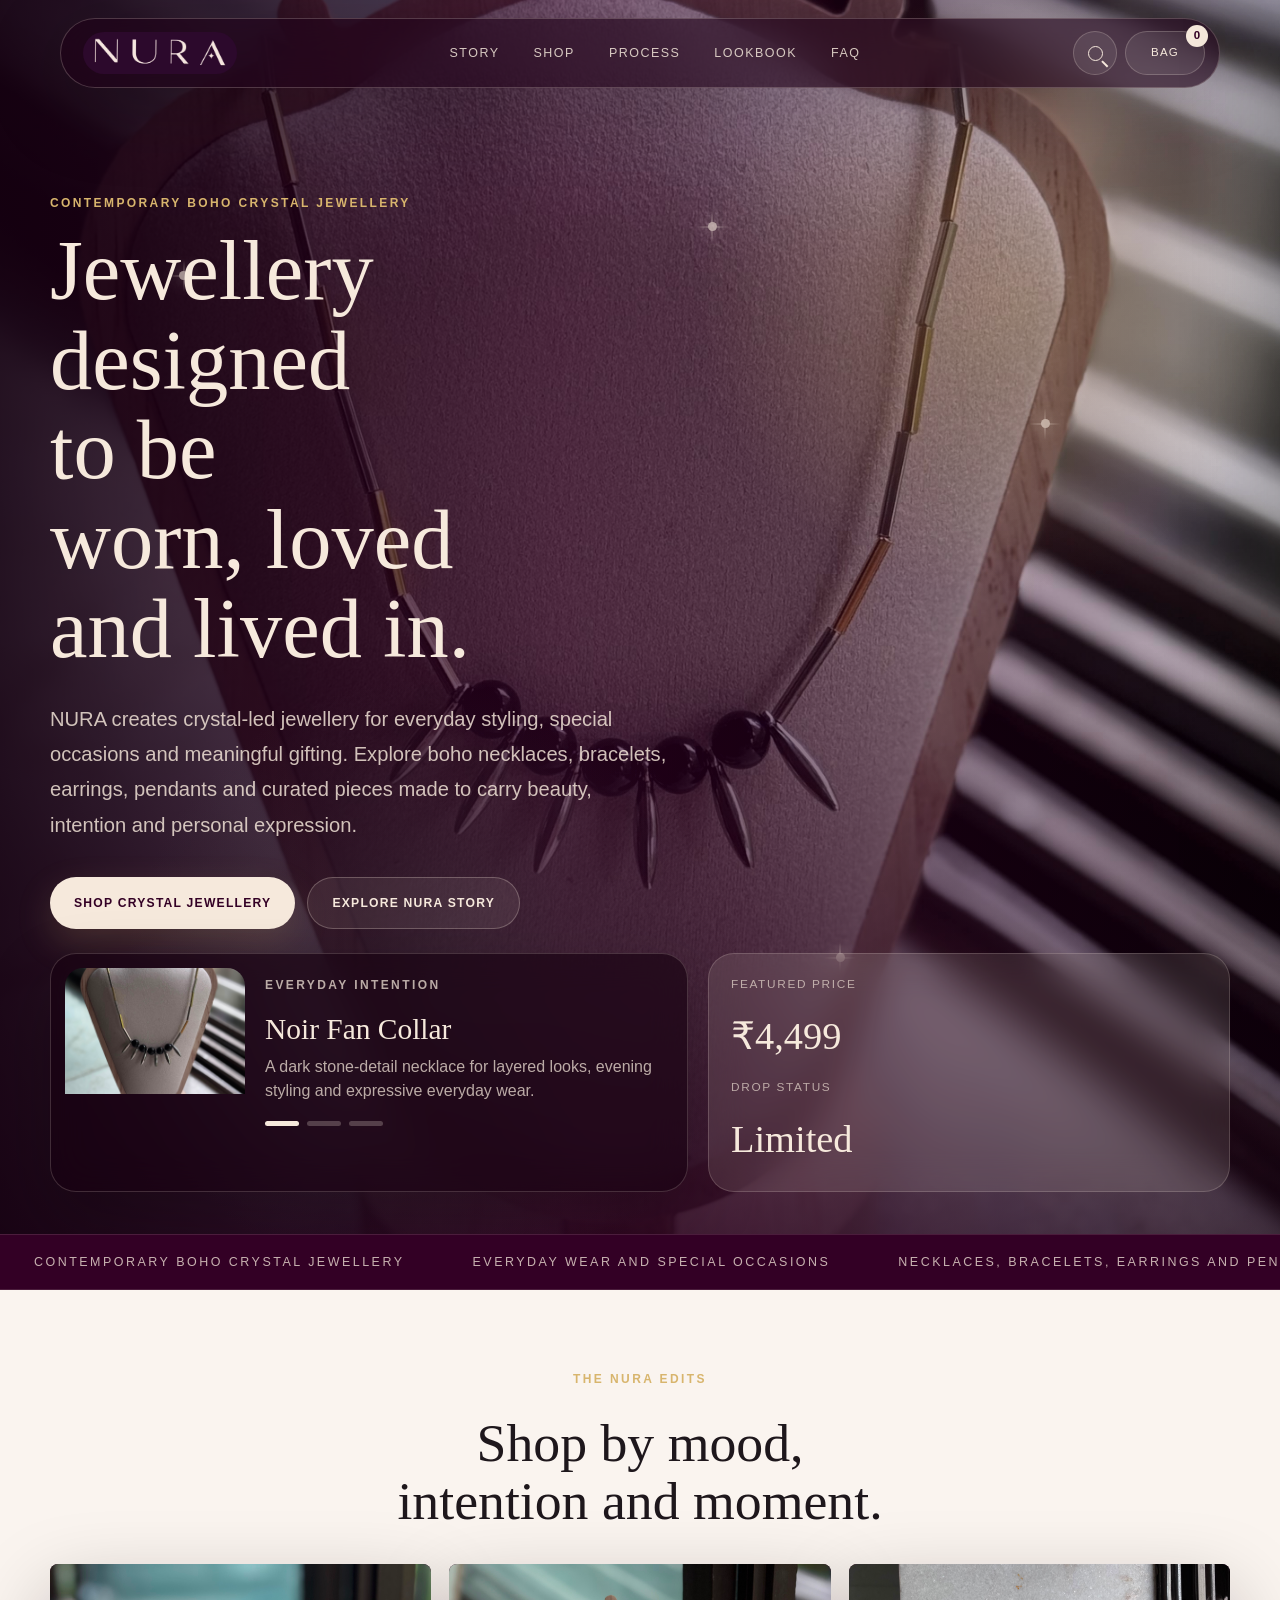
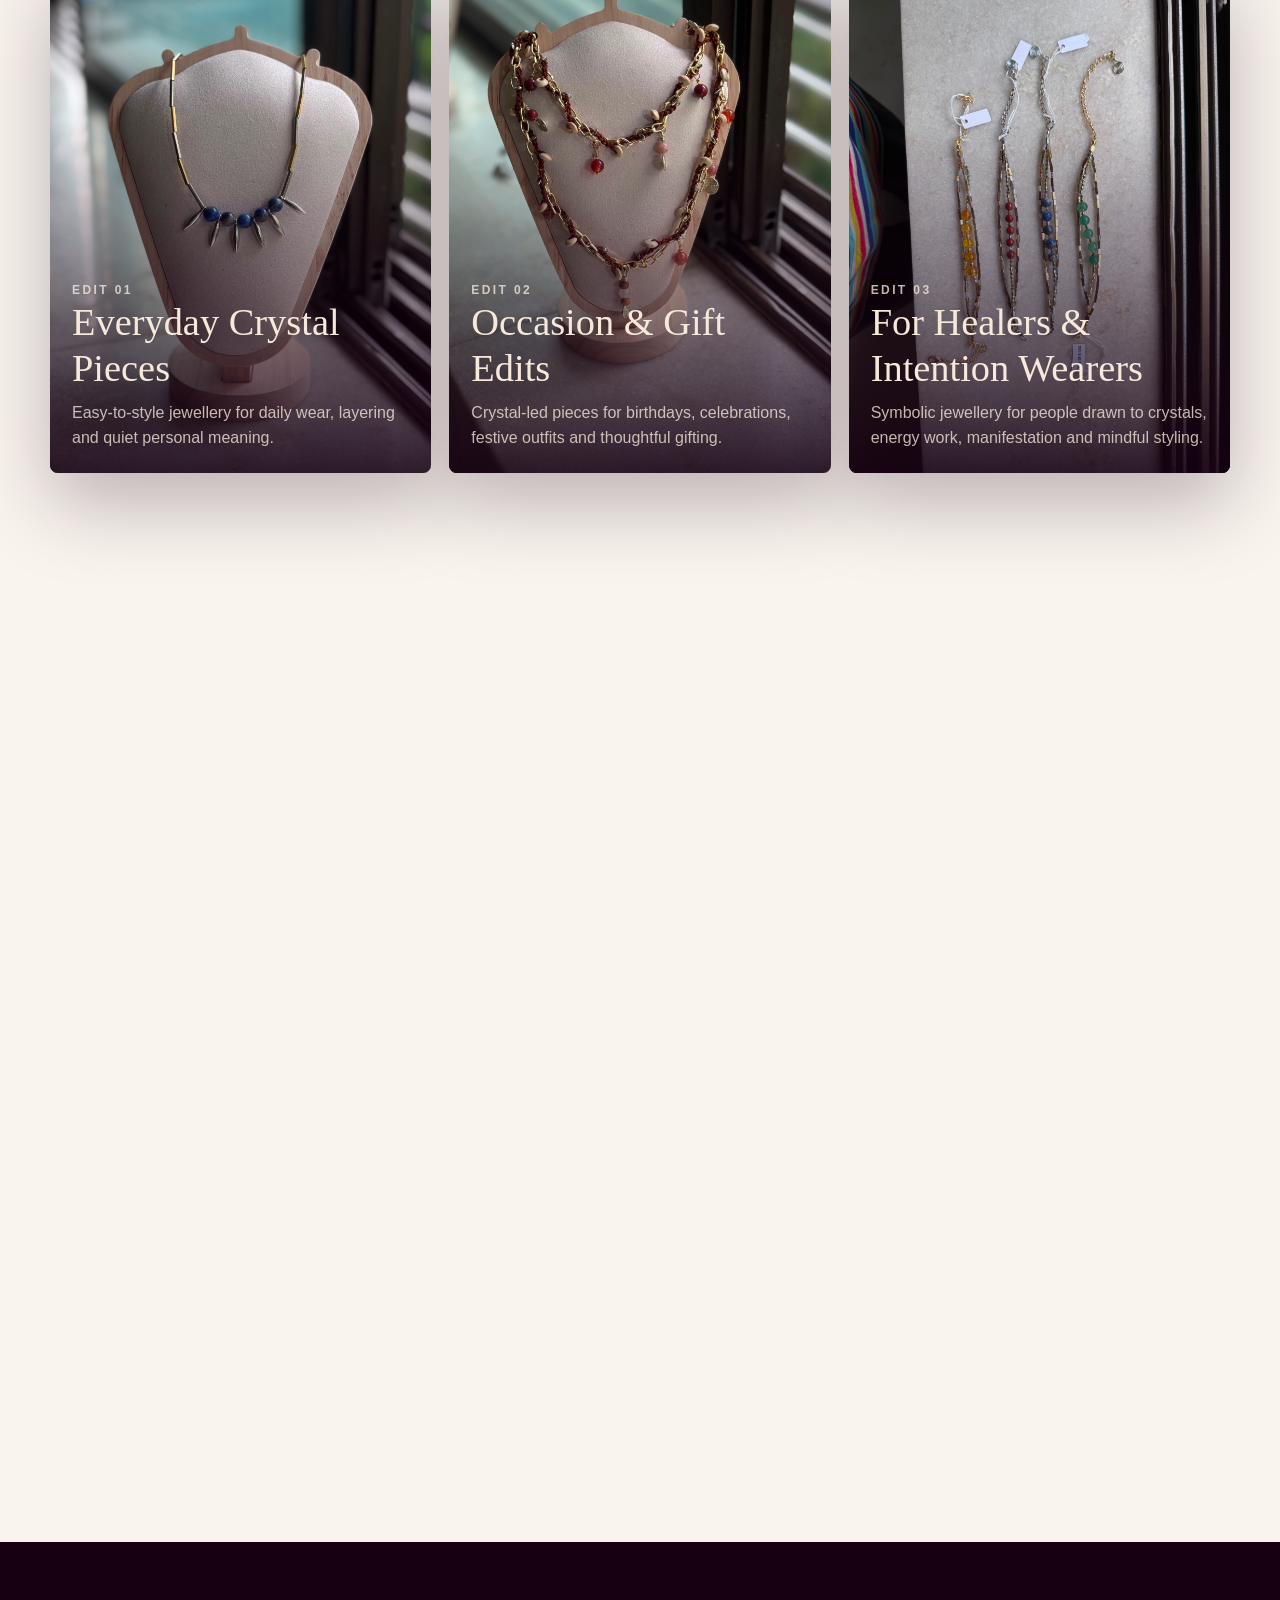
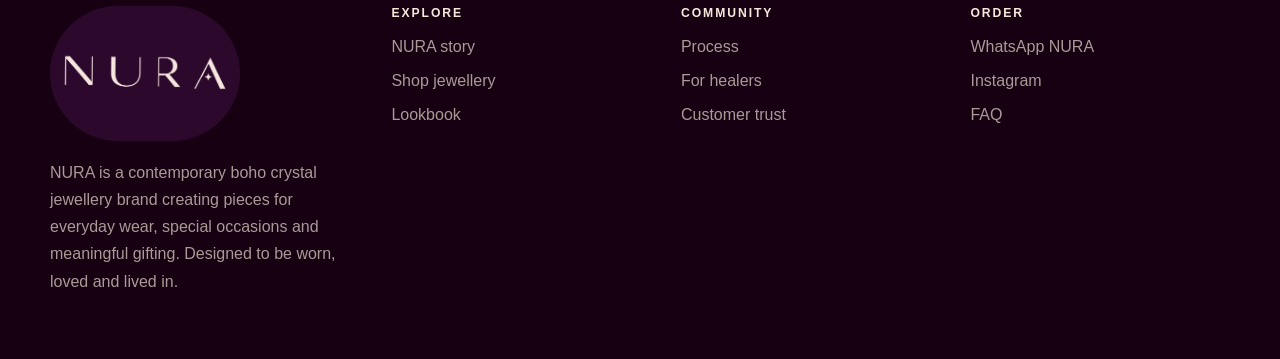
==== commit 44f1fe00: "Fix heading typography and spacing" ====
--- a/docs/index.html
+++ b/docs/index.html
@@ -76,7 +76,7 @@
       <section class="section-shell service-section reveal">
         <div class="section-heading">
           <p class="eyebrow">How NURA works</p>
-          <h2>Built for easy browsing, WhatsApp ordering and editable product updates.</h2>
+          <h2>Built for easy browsing, WhatsApp orders and smooth gifting.</h2>
         </div>
         <div class="service-grid" id="serviceGrid"></div>
       </section>
--- a/docs/css/style.css
+++ b/docs/css/style.css
@@ -410,11 +410,14 @@
 }
 
 .page-hero-content {
-  width: min(820px, 100%);
+  width: min(780px, 100%);
 }
 
 .page-hero h1 {
-  font-size: clamp(3.2rem, 7vw, 6.7rem);
+  max-width: 12ch;
+  font-size: clamp(3rem, 6.2vw, 5.8rem);
+  line-height: 1.06;
+  overflow-wrap: normal;
 }
 
 .page-hero p:not(.eyebrow) {
@@ -529,7 +532,7 @@
 
 .hero-content {
   min-width: 0;
-  width: min(930px, 100%);
+  width: min(980px, 100%);
   padding-bottom: 0;
 }
 
@@ -556,10 +559,11 @@
 }
 
 h1 {
-  max-width: min(900px, 100%);
-  font-size: clamp(3.25rem, 7.4vw, 7.2rem);
-  line-height: 0.94;
+  max-width: min(13ch, 100%);
+  font-size: clamp(3.1rem, 6.6vw, 6.1rem);
+  line-height: 1.06;
   text-wrap: balance;
+  overflow-wrap: normal;
 }
 
 h1 span {
@@ -782,17 +786,19 @@
 
 .section-heading {
   display: grid;
-  grid-template-columns: minmax(0, 0.86fr) minmax(280px, 0.55fr);
-  gap: 28px;
-  align-items: end;
-  margin-bottom: 32px;
+  gap: 12px;
+  width: min(760px, 100%);
+  margin: 0 auto 34px;
+  text-align: center;
 }
 
 .section-heading h2,
 .feature-copy h2,
 .newsletter-section h2 {
-  font-size: clamp(2.25rem, 5vw, 5.2rem);
-  line-height: 0.98;
+  font-size: clamp(2.05rem, 4.2vw, 4.2rem);
+  line-height: 1.08;
+  text-wrap: balance;
+  overflow-wrap: normal;
 }
 
 .collection-grid {
@@ -1432,7 +1438,8 @@
 
 .trust-copy h2 {
   font-size: clamp(2.15rem, 5vw, 4.6rem);
-  line-height: 0.98;
+  line-height: 1.08;
+  text-wrap: balance;
 }
 
 .trust-copy p:not(.eyebrow) {
@@ -1962,7 +1969,8 @@
   margin-bottom: 12px;
   color: var(--plum);
   font-size: clamp(2rem, 5vw, 4rem);
-  line-height: 0.96;
+  line-height: 1.08;
+  text-wrap: balance;
 }
 
 .quick-view-copy p {
@@ -2287,7 +2295,7 @@
   .page-hero h1 {
     max-width: calc(100vw - 32px);
     font-size: clamp(2.25rem, 10vw, 3rem);
-    line-height: 1.02;
+    line-height: 1.08;
   }
 
   .page-hero p:not(.eyebrow) {
@@ -2311,7 +2319,7 @@
     width: 100%;
     max-width: calc(100vw - 32px);
     font-size: clamp(2.2rem, 9.6vw, 2.68rem);
-    line-height: 1.02;
+    line-height: 1.08;
   }
 
   .hero-content p:not(.eyebrow) {
